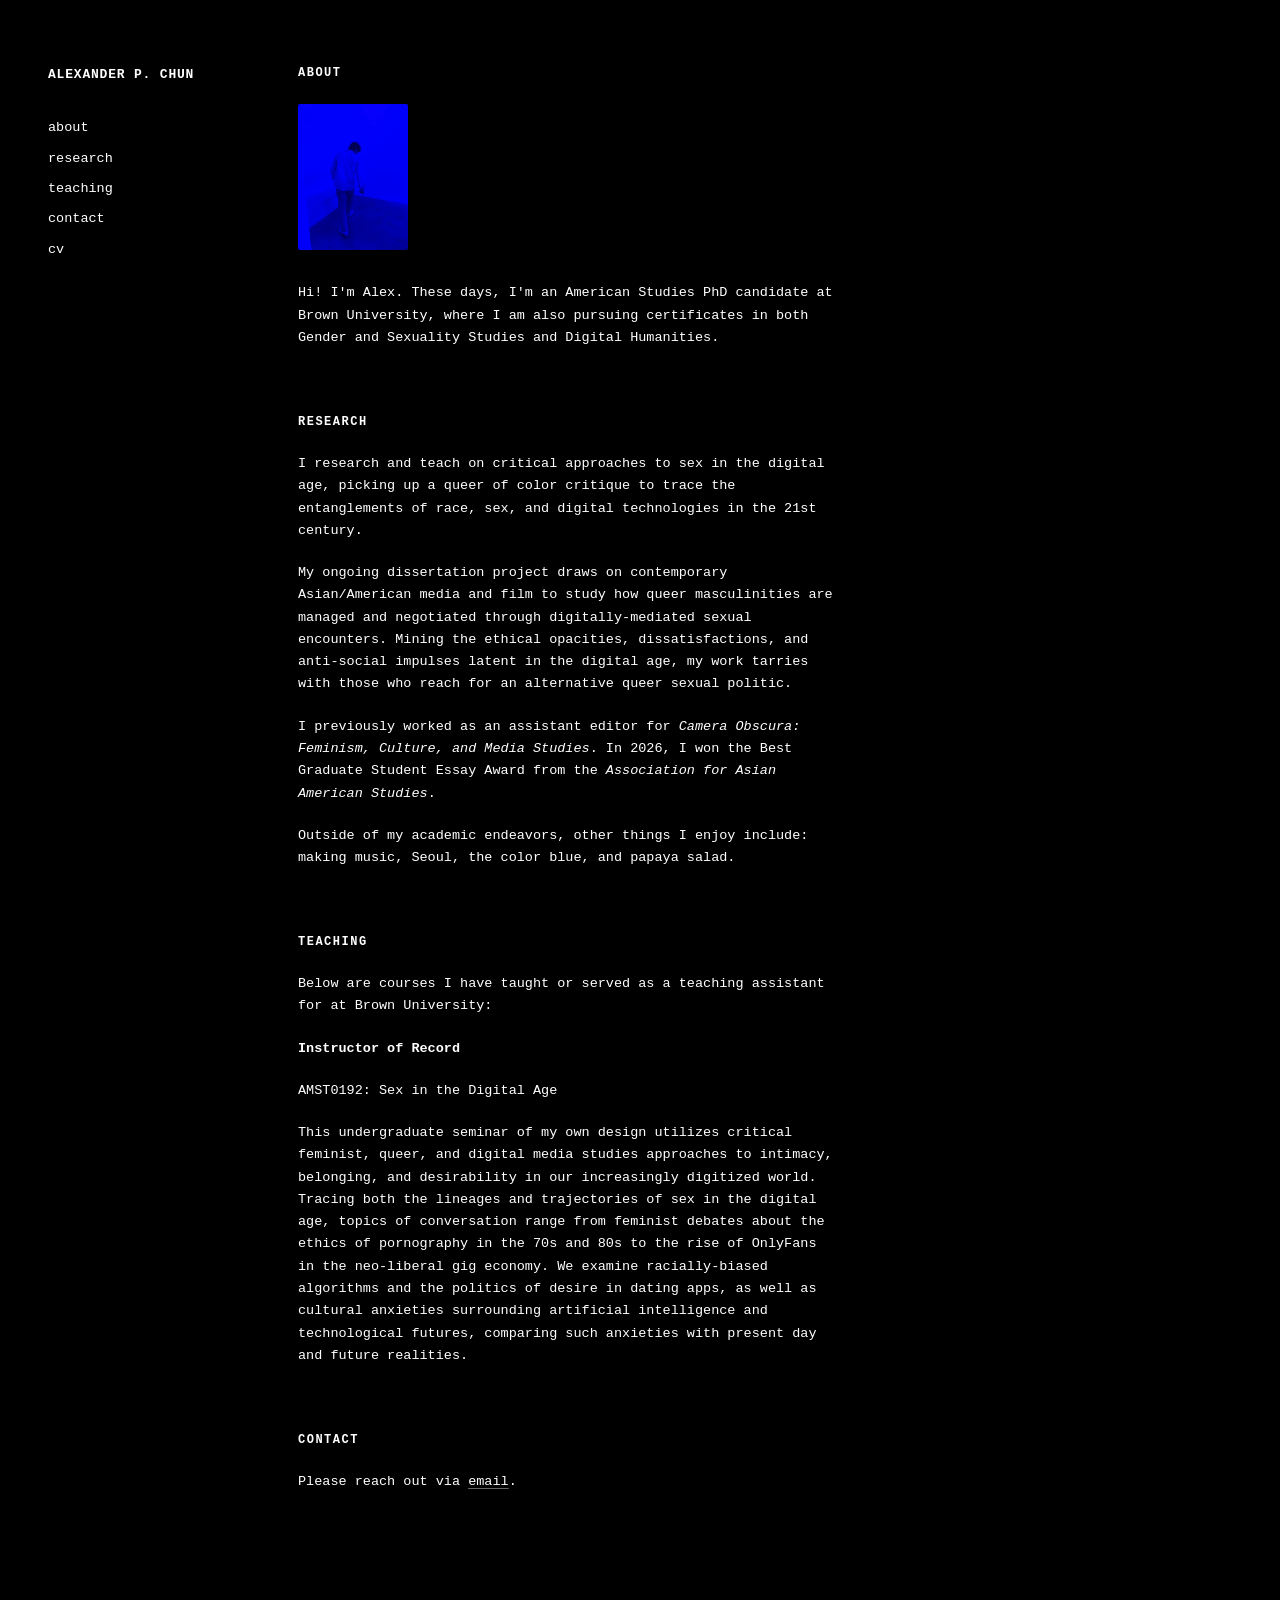
==== index.html @ 6908c629 "Update index.html" ====
<!DOCTYPE html>
<html lang="en">
<head>
  <meta charset="UTF-8">
  <meta name="viewport" content="width=device-width, initial-scale=1.0">
  <title>Alexander P. Chun</title>
  <link rel="stylesheet" href="style.css">
</head>
<body>

  <!-- Left Sticky Navigation -->
  <nav>
    <a href="index.html" class="nav-title"><strong>ALEXANDER P. CHUN</strong></a>
    <ul>
      <li><a href="#about">about</a></li>
      <li><a href="#research">research</a></li>
      <li><a href="#teaching">teaching</a></li>
      <li><a href="#contact">contact</a></li>
      <li><a href="cv.html">cv</a></li>
    </ul>
  </nav>

  <!-- Right Main Content Area -->
  <main>
    <section id="about">
      <h3>ABOUT</h3>
      <img src="image.jpeg" alt="Alexander P. Chun" class="profile-img">
      <p>Hi! I'm Alex. These days, I'm an American Studies PhD candidate at Brown University, where I am also pursuing certificates in both Gender and Sexuality Studies and Digital Humanities.</p>
    </section>

    <section id="research">
      <h3>RESEARCH</h3>
      <p>I research and teach on critical approaches to sex in the digital age, picking up a queer of color critique to trace the entanglements of race, sex, and digital technologies in the 21st century. </p>
      <p>My ongoing dissertation project draws on contemporary Asian/American media and film to study how queer masculinities are managed and negotiated through digitally-mediated sexual encounters. Mining the ethical opacities, dissatisfactions, and anti-social impulses latent in the digital age, my work tarries with those who reach for an alternative queer sexual politic.</p>
      <p>I previously worked as an assistant editor for <span class="journal-title">Camera Obscura: Feminism, Culture, and Media Studies</span>. In 2026, I won the Best Graduate Student Essay Award from the <span class="journal-title">Association for Asian American Studies</span>.</p>
      <p>Outside of my academic endeavors, other things I enjoy include: making music, Seoul, the color blue, and papaya salad.</p>
    </section>

    <section id="teaching">
      <h3>TEACHING</h3>
      <p>Below are courses I have taught or served as a teaching assistant for at Brown University:</p>
      <p><strong>Instructor of Record</strong></p>
      <p>AMST0192: Sex in the Digital Age</p>
      <p>This undergraduate seminar of my own design utilizes critical feminist, queer, and digital media studies approaches to intimacy, belonging, and desirability in our increasingly digitized world. Tracing both the lineages and trajectories of sex in the digital age, topics of conversation range from feminist debates about the ethics of pornography in the 70s and 80s to the rise of OnlyFans in the neo-liberal gig economy. We examine racially-biased algorithms and the politics of desire in dating apps, as well as cultural anxieties surrounding artificial intelligence and technological futures, comparing such anxieties with present day and future realities.</p>
    </section>

    <section id="contact">
      <h3>CONTACT</h3>
      <p>Please reach out via <a href="mailto:alexander_chun@brown.edu">email</a>.</p>
    </section>
  </main>

</body>
</html>
---- style.css ----
/* Smooth scrolling enabled globally */
html {
  scroll-behavior: smooth;
}

:root {
  --bg-color: #000000;
  --text-color: #ffffff;
  --text-muted: #aaaaaa;
  --accent-color: #ffffff;
  --font-mono: ui-monospace, SFMono-Regular, Menlo, Monaco, Consolas, "Liberation Mono", "Courier New", monospace;
}

/* Base Reset */
* {
  box-sizing: border-box;
}

body {
  background-color: var(--bg-color);
  color: var(--text-color);
  font-family: var(--font-mono);
  font-size: 13.5px;
  line-height: 1.65;
  margin: 0;
  padding: 4rem 3rem;
  display: flex;
  gap: 5rem;
  max-width: 960px;
  -webkit-font-smoothing: antialiased;
}

/* Left Sidebar Navigation */
nav {
  position: sticky;
  top: 4rem;
  height: fit-content;
  min-width: 170px;
}

.nav-title {
  color: #ffffff;
  text-decoration: none;
  display: block;
  margin-bottom: 2rem;
  font-size: 13px;
  letter-spacing: 0.8px;
  text-transform: uppercase;
}

nav ul {
  list-style: none;
  padding: 0;
  margin: 0;
}

nav li {
  margin-bottom: 0.5rem;
}

nav a {
  color: var(--text-color);
  text-decoration: none;
  transition: opacity 0.15s ease;
}

nav a:hover {
  color: var(--accent-color);
  opacity: 0.7;
}

/* Main Content Area */
main {
  max-width: 540px;
  flex: 1;
}

section {
  margin-bottom: 4rem;
}

p {
  margin-top: 0;
  margin-bottom: 1.25rem;
}

h3 {
  font-size: 12px;
  font-weight: 700;
  letter-spacing: 1.5px;
  color: #ffffff;
  margin-top: 0;
  margin-bottom: 1.25rem;
  text-transform: uppercase;
}

/* Links */
a {
  color: #ffffff;
  text-decoration: underline;
  text-decoration-color: #666666;
  text-underline-offset: 3px;
  transition: all 0.15s ease;
}

a:hover {
  color: #ffffff;
  text-decoration-color: #ffffff;
}

/* Profile Image */
.profile-img {
  width: 110px;
  height: auto;
  border-radius: 2px;
  margin-bottom: 2rem;
  display: block;
}

/* Journal Titles */
.journal-title {
  font-style: italic;
  color: #ffffff;
}

/* Mobile Responsive */
@media (max-width: 680px) {
  body {
    flex-direction: column;
    gap: 2.5rem;
    padding: 2rem 1.5rem;
  }
  
  nav {
    position: static;
  }
}
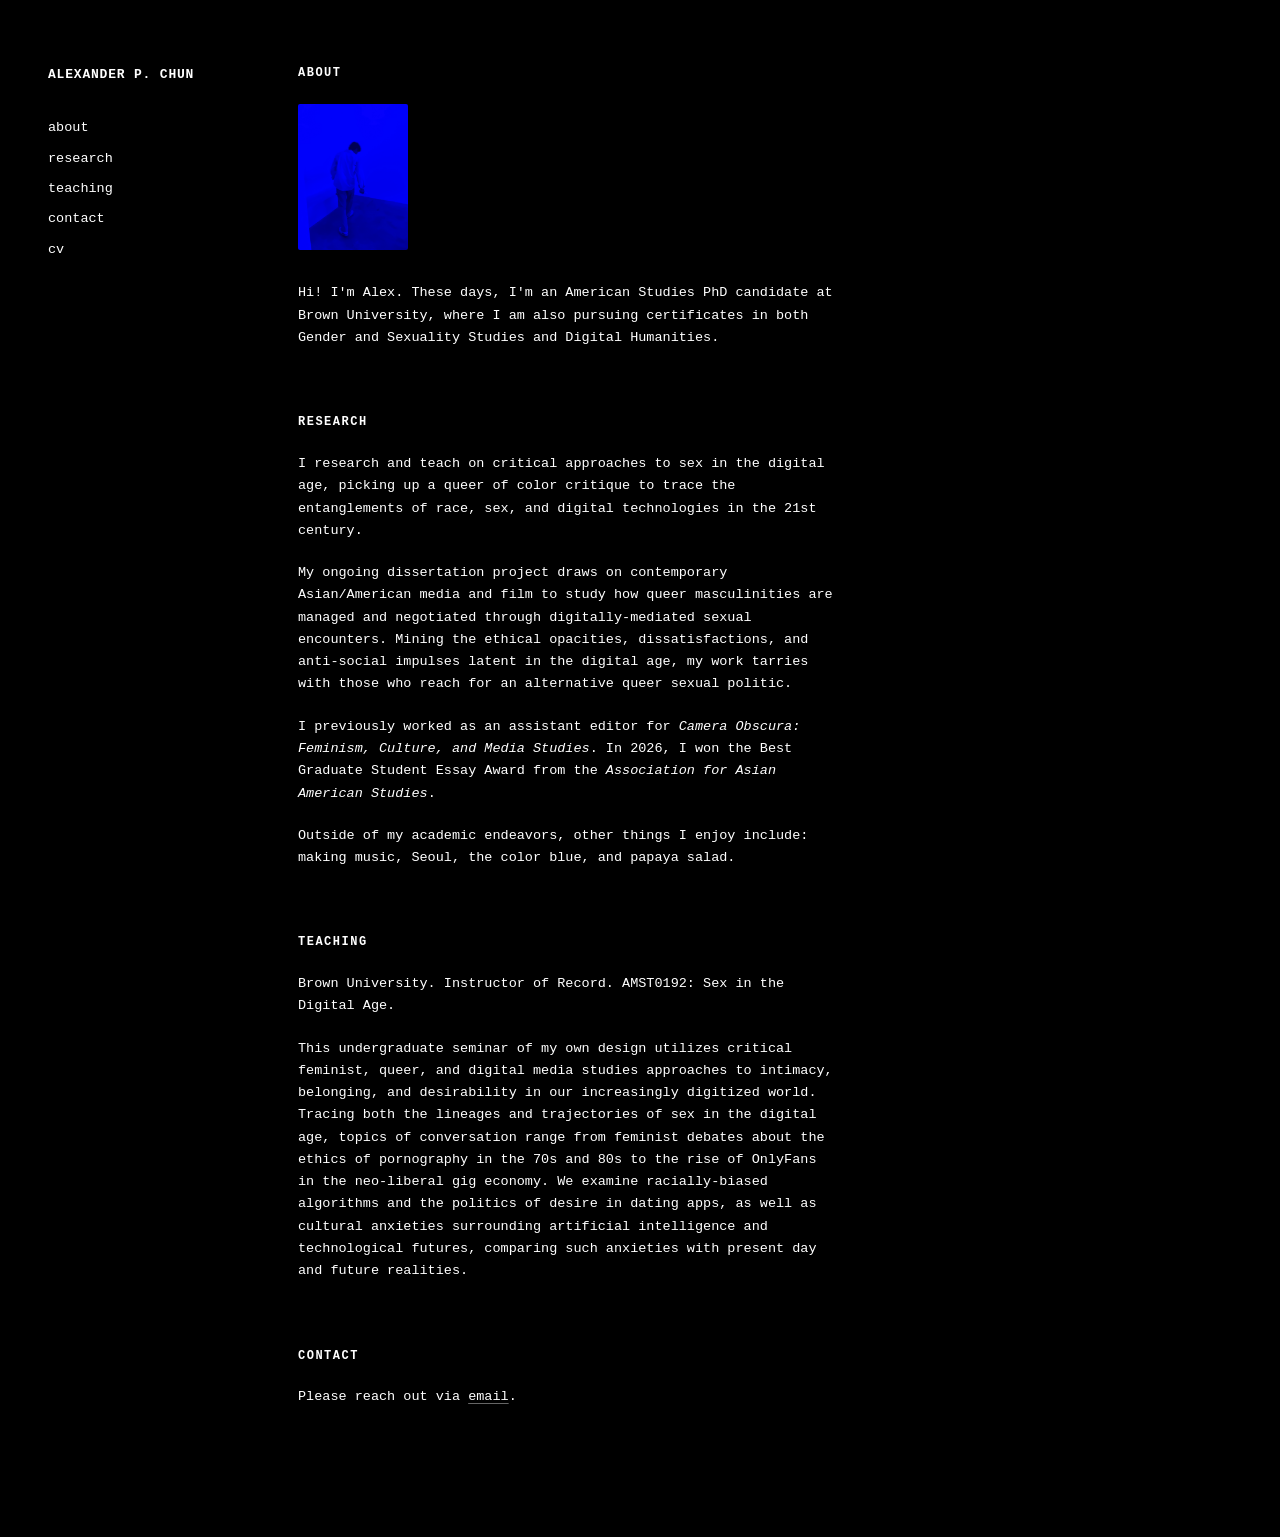
==== commit 6cfdb5f0: "Update index.html" ====
--- a/index.html
+++ b/index.html
@@ -38,9 +38,7 @@
 
     <section id="teaching">
       <h3>TEACHING</h3>
-      <p>Below are courses I have taught or served as a teaching assistant for at Brown University:</p>
-      <p><strong>Instructor of Record</strong></p>
-      <p>AMST0192: Sex in the Digital Age</p>
+      <p>Brown University. Instructor of Record. AMST0192: Sex in the Digital Age.</p>
       <p>This undergraduate seminar of my own design utilizes critical feminist, queer, and digital media studies approaches to intimacy, belonging, and desirability in our increasingly digitized world. Tracing both the lineages and trajectories of sex in the digital age, topics of conversation range from feminist debates about the ethics of pornography in the 70s and 80s to the rise of OnlyFans in the neo-liberal gig economy. We examine racially-biased algorithms and the politics of desire in dating apps, as well as cultural anxieties surrounding artificial intelligence and technological futures, comparing such anxieties with present day and future realities.</p>
     </section>
 
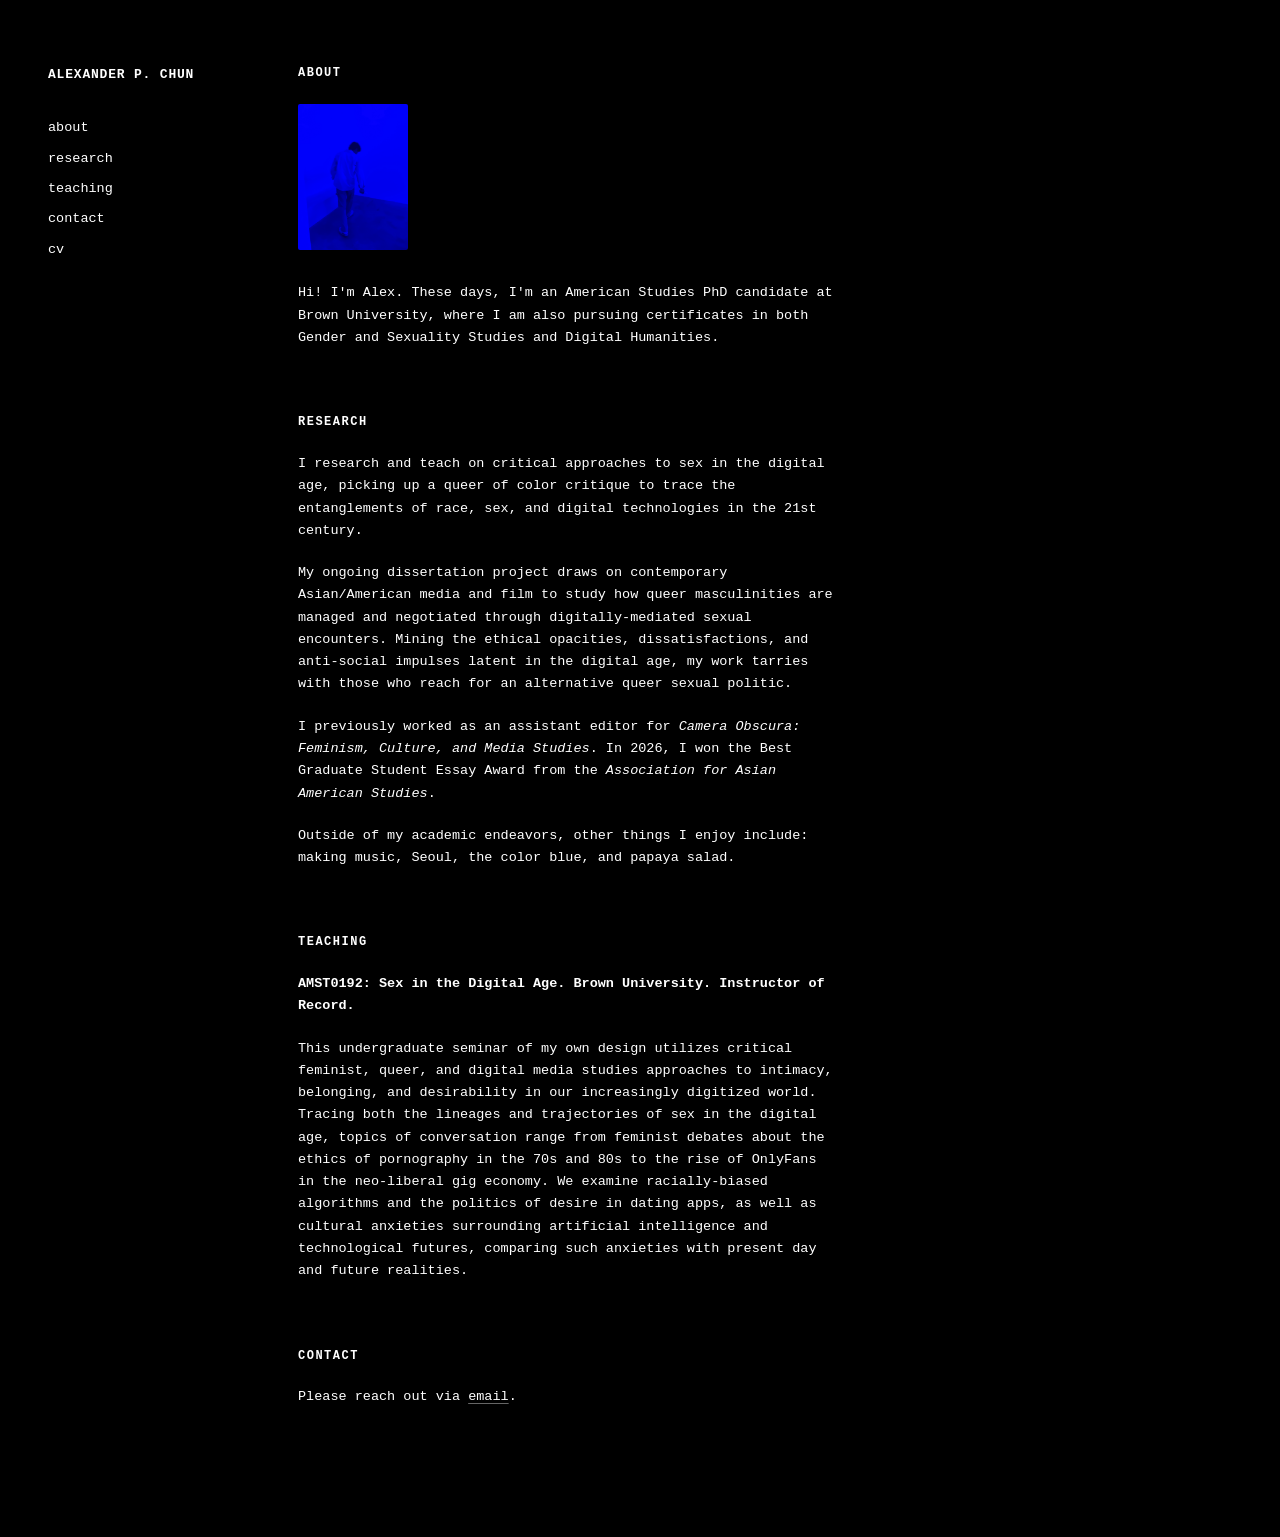
==== commit b1321569: "Update index.html" ====
--- a/index.html
+++ b/index.html
@@ -38,7 +38,7 @@
 
     <section id="teaching">
       <h3>TEACHING</h3>
-      <p>Brown University. Instructor of Record. AMST0192: Sex in the Digital Age.</p>
+<p><strong>AMST0192: Sex in the Digital Age. Brown University. Instructor of Record.</strong></p>
       <p>This undergraduate seminar of my own design utilizes critical feminist, queer, and digital media studies approaches to intimacy, belonging, and desirability in our increasingly digitized world. Tracing both the lineages and trajectories of sex in the digital age, topics of conversation range from feminist debates about the ethics of pornography in the 70s and 80s to the rise of OnlyFans in the neo-liberal gig economy. We examine racially-biased algorithms and the politics of desire in dating apps, as well as cultural anxieties surrounding artificial intelligence and technological futures, comparing such anxieties with present day and future realities.</p>
     </section>
 
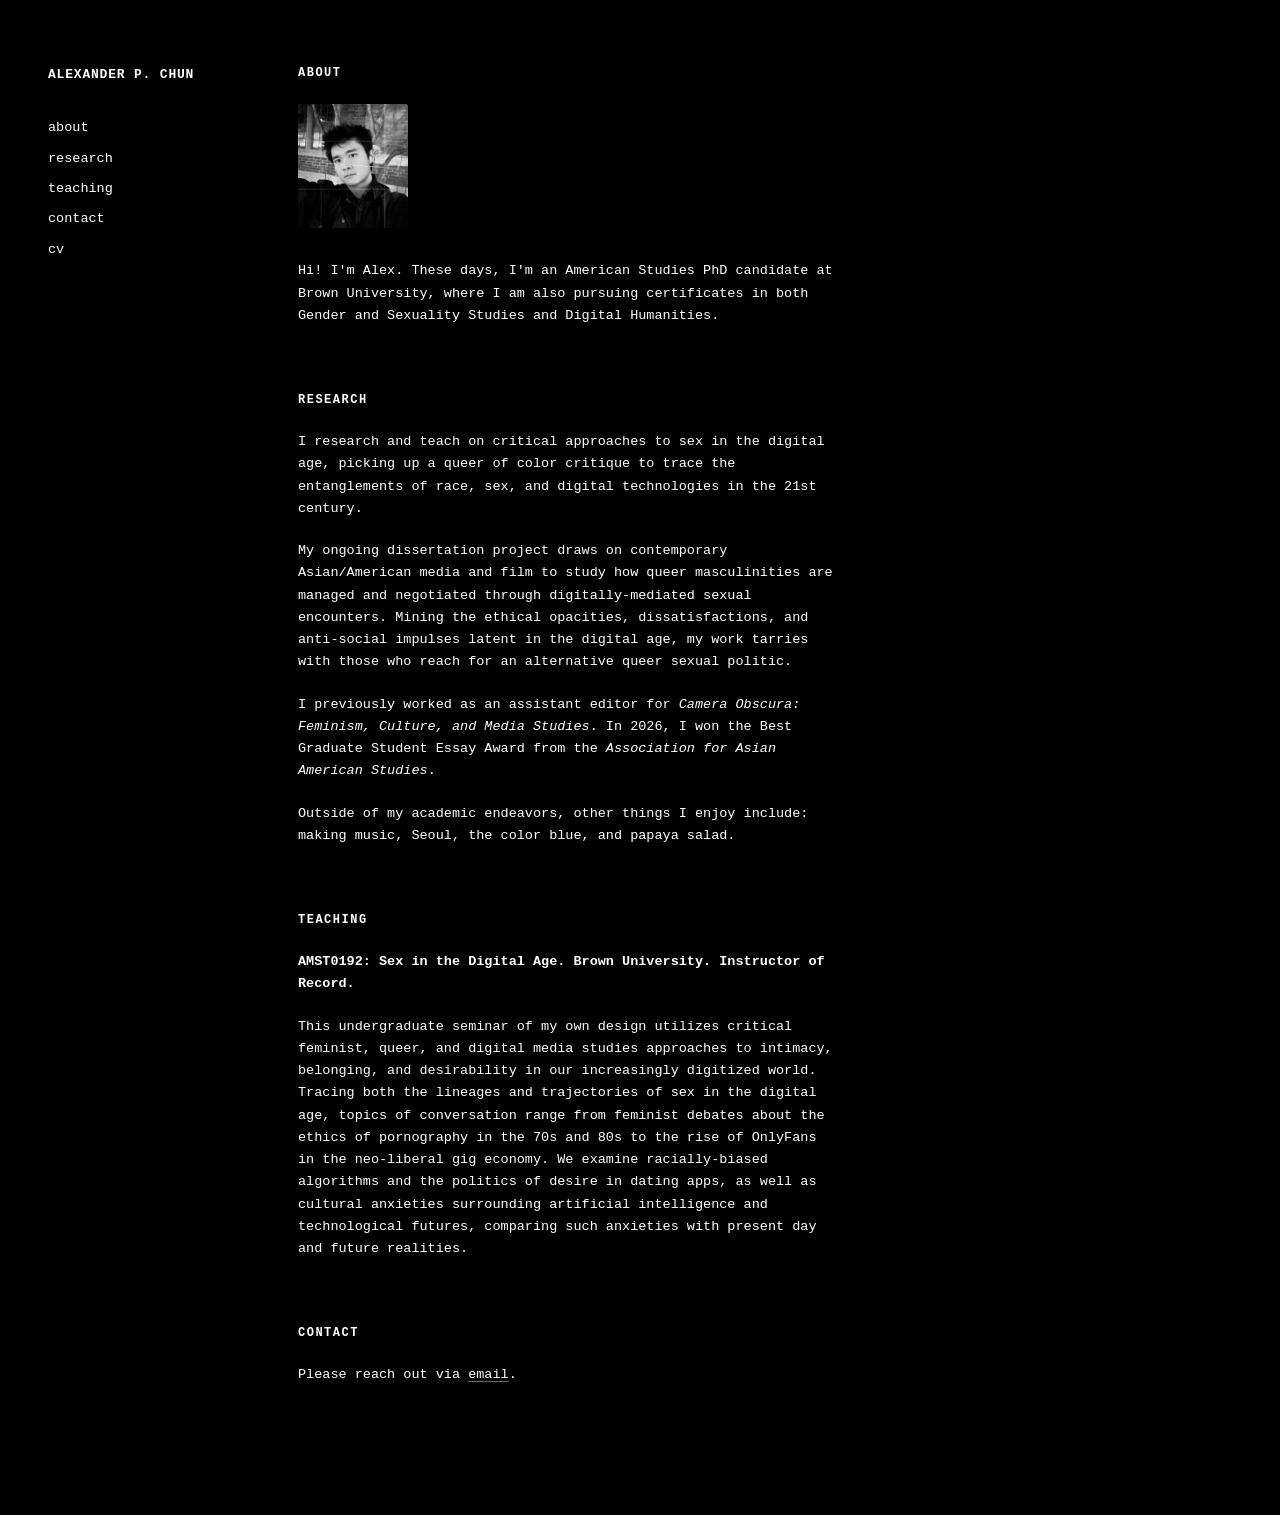
==== commit 0c4ea0e9: "Update index.html" ====
--- a/index.html
+++ b/index.html
@@ -24,7 +24,7 @@
   <main>
     <section id="about">
       <h3>ABOUT</h3>
-      <img src="image.jpeg" alt="Alexander P. Chun" class="profile-img">
+      <img src="IMG_8287.jpg" alt="Alexander P. Chun" class="profile-img">
       <p>Hi! I'm Alex. These days, I'm an American Studies PhD candidate at Brown University, where I am also pursuing certificates in both Gender and Sexuality Studies and Digital Humanities.</p>
     </section>
 
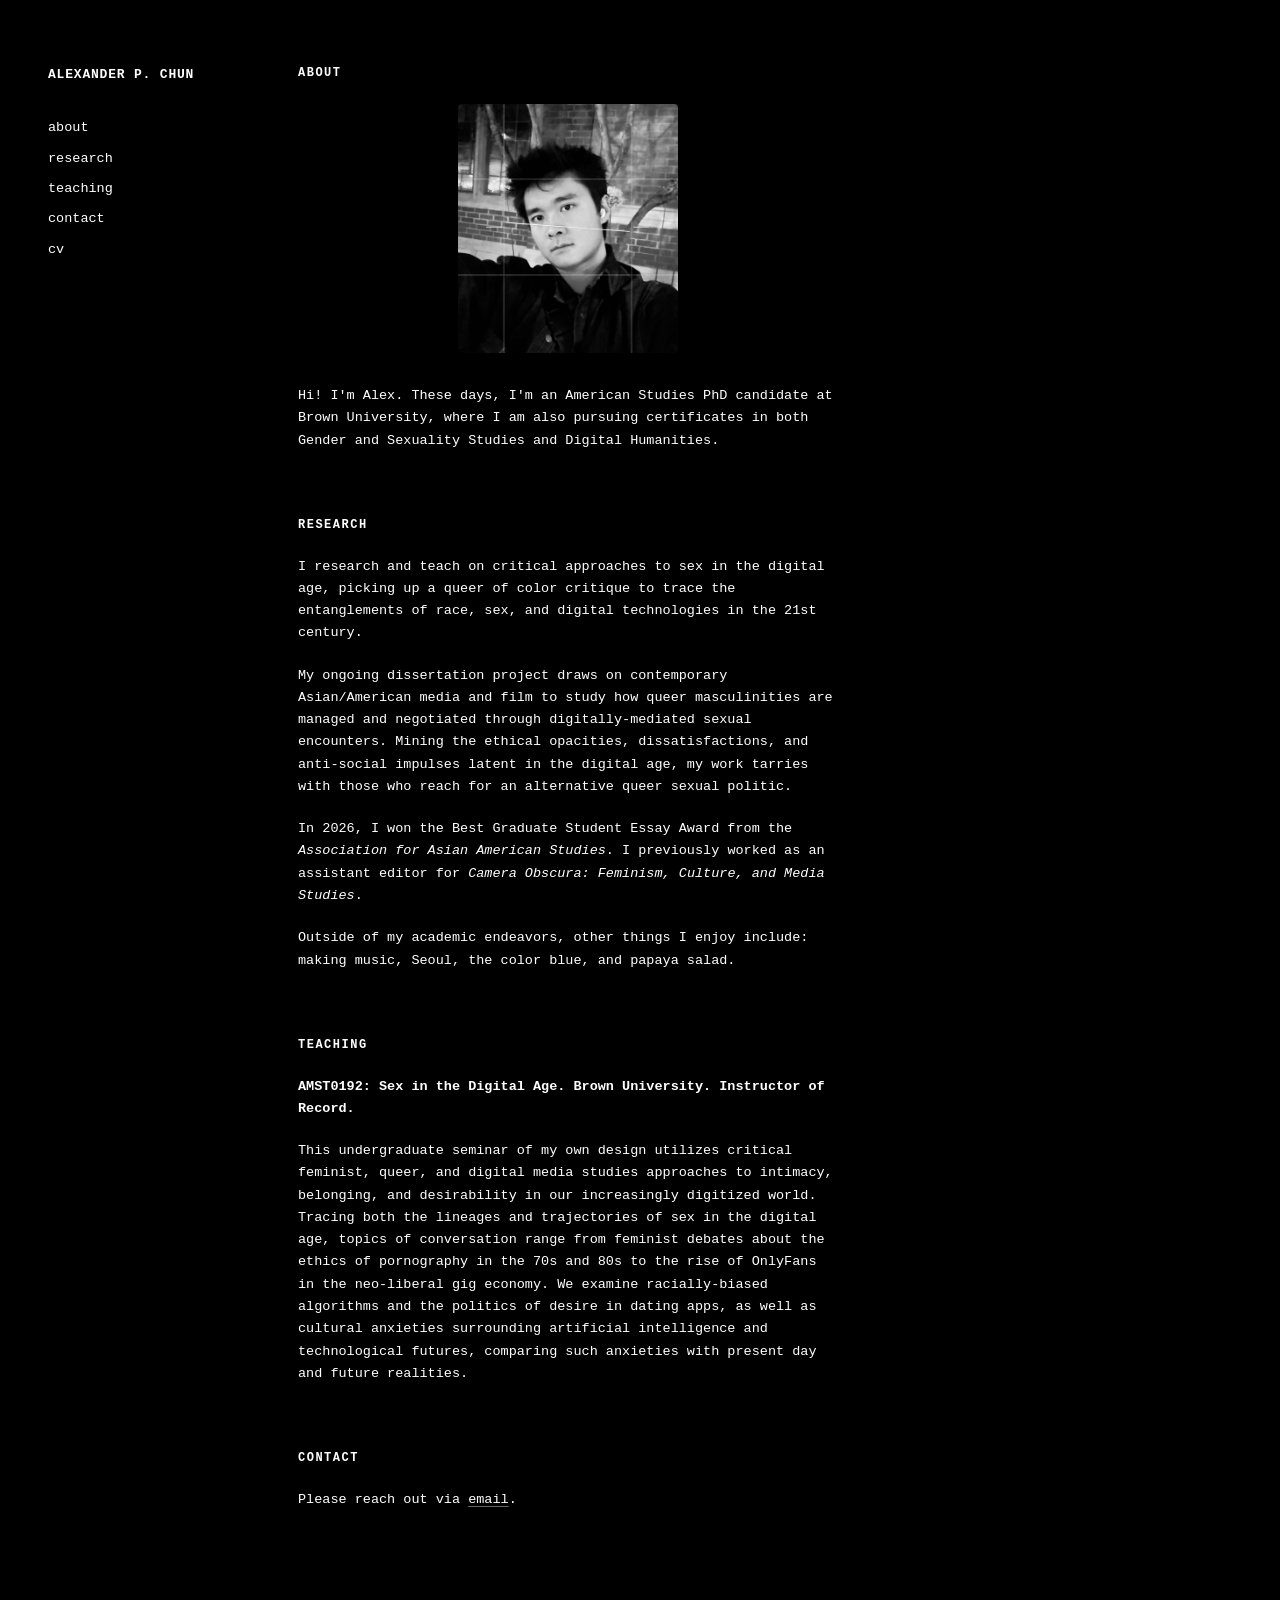
==== commit d6f83494: "Update index.html" ====
--- a/index.html
+++ b/index.html
@@ -32,7 +32,7 @@
       <h3>RESEARCH</h3>
       <p>I research and teach on critical approaches to sex in the digital age, picking up a queer of color critique to trace the entanglements of race, sex, and digital technologies in the 21st century. </p>
       <p>My ongoing dissertation project draws on contemporary Asian/American media and film to study how queer masculinities are managed and negotiated through digitally-mediated sexual encounters. Mining the ethical opacities, dissatisfactions, and anti-social impulses latent in the digital age, my work tarries with those who reach for an alternative queer sexual politic.</p>
-      <p>I previously worked as an assistant editor for <span class="journal-title">Camera Obscura: Feminism, Culture, and Media Studies</span>. In 2026, I won the Best Graduate Student Essay Award from the <span class="journal-title">Association for Asian American Studies</span>.</p>
+      <p>In 2026, I won the Best Graduate Student Essay Award from the <span class="journal-title">Association for Asian American Studies</span>. I previously worked as an assistant editor for <span class="journal-title">Camera Obscura: Feminism, Culture, and Media Studies</span>.</p>
       <p>Outside of my academic endeavors, other things I enjoy include: making music, Seoul, the color blue, and papaya salad.</p>
     </section>
 
--- a/style.css
+++ b/style.css
@@ -110,11 +110,13 @@
 
 /* Profile Image */
 .profile-img {
-  width: 110px;
+  width: 220px; /* Adjust this number to make it larger or smaller */
   height: auto;
-  border-radius: 2px;
+  border-radius: 4px;
+  display: block;
+  margin-left: auto;
+  margin-right: auto;
   margin-bottom: 2rem;
-  display: block;
 }
 
 /* Journal Titles */
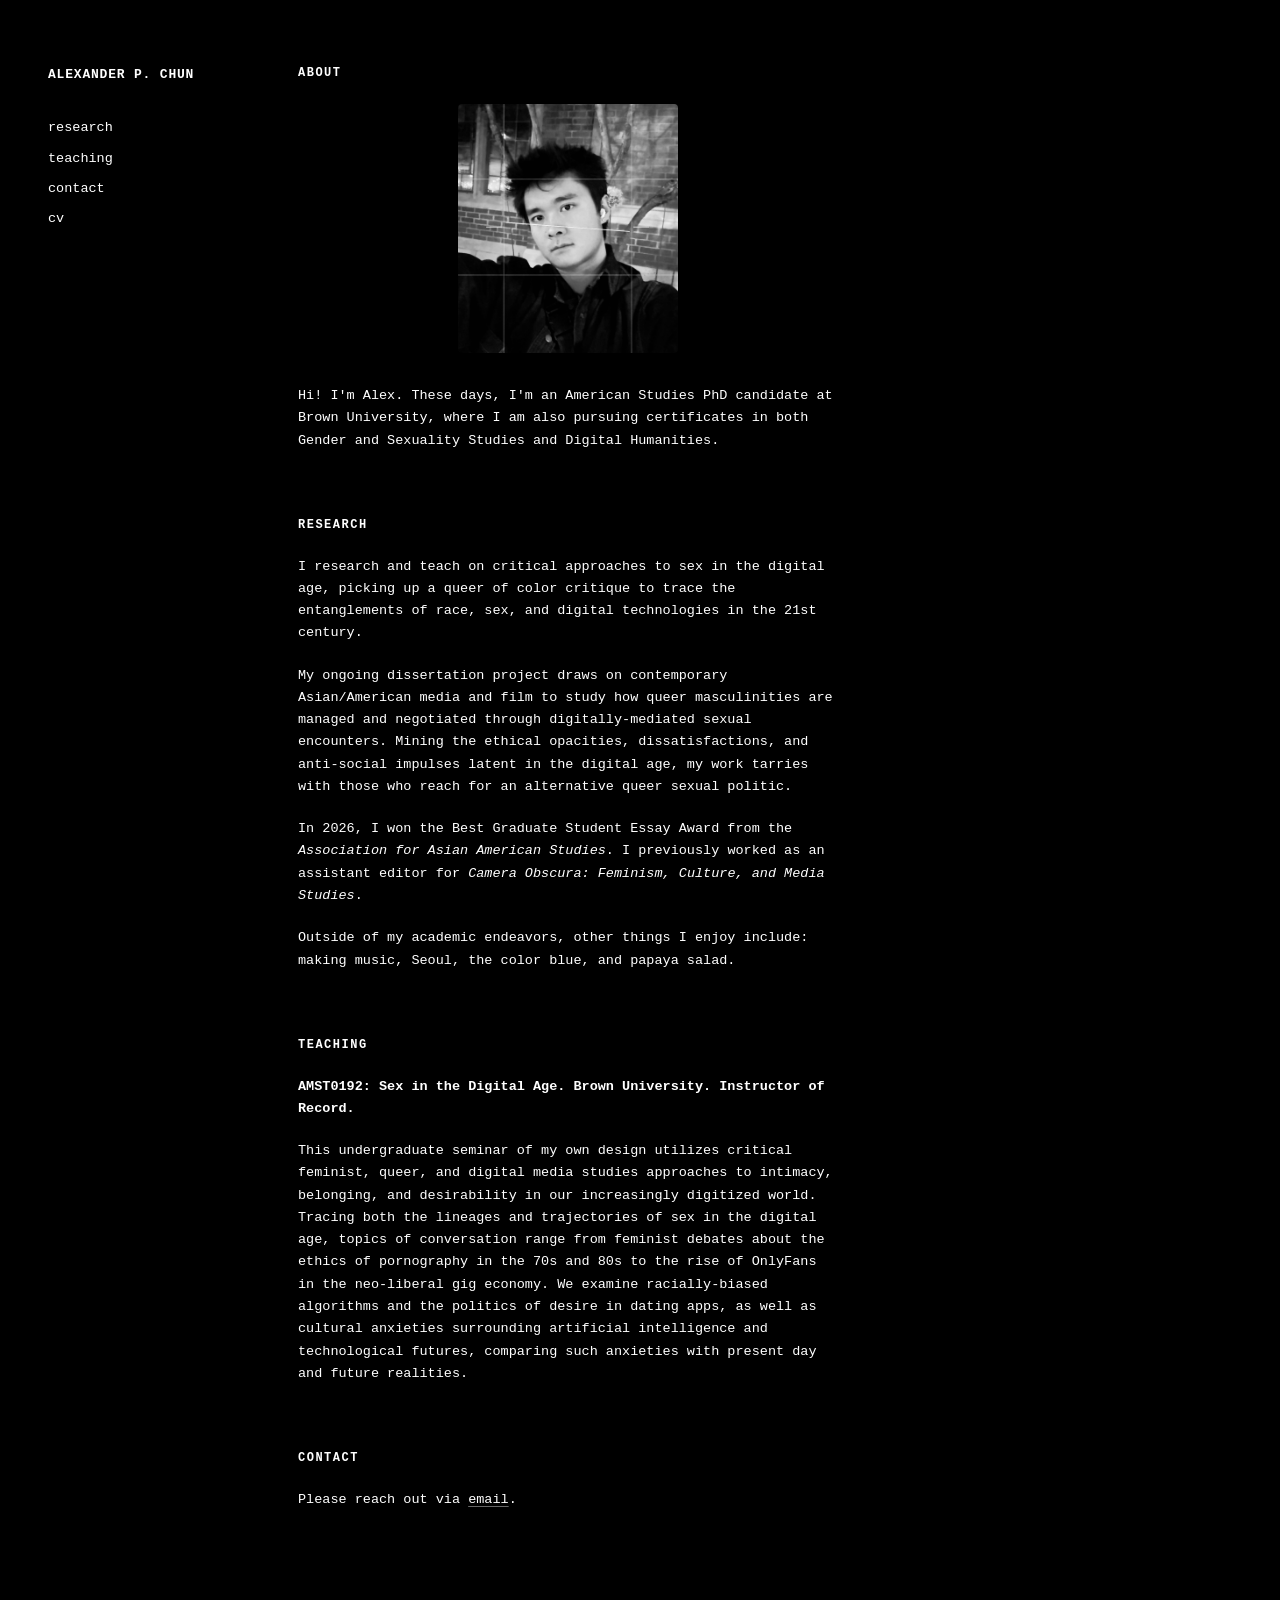
==== commit d41dd2cd: "Update index.html" ====
--- a/index.html
+++ b/index.html
@@ -12,7 +12,6 @@
   <nav>
     <a href="index.html" class="nav-title"><strong>ALEXANDER P. CHUN</strong></a>
     <ul>
-      <li><a href="#about">about</a></li>
       <li><a href="#research">research</a></li>
       <li><a href="#teaching">teaching</a></li>
       <li><a href="#contact">contact</a></li>
@@ -22,7 +21,7 @@
 
   <!-- Right Main Content Area -->
   <main>
-    <section id="about">
+    <section id=>
       <h3>ABOUT</h3>
       <img src="IMG_8287.jpg" alt="Alexander P. Chun" class="profile-img">
       <p>Hi! I'm Alex. These days, I'm an American Studies PhD candidate at Brown University, where I am also pursuing certificates in both Gender and Sexuality Studies and Digital Humanities.</p>
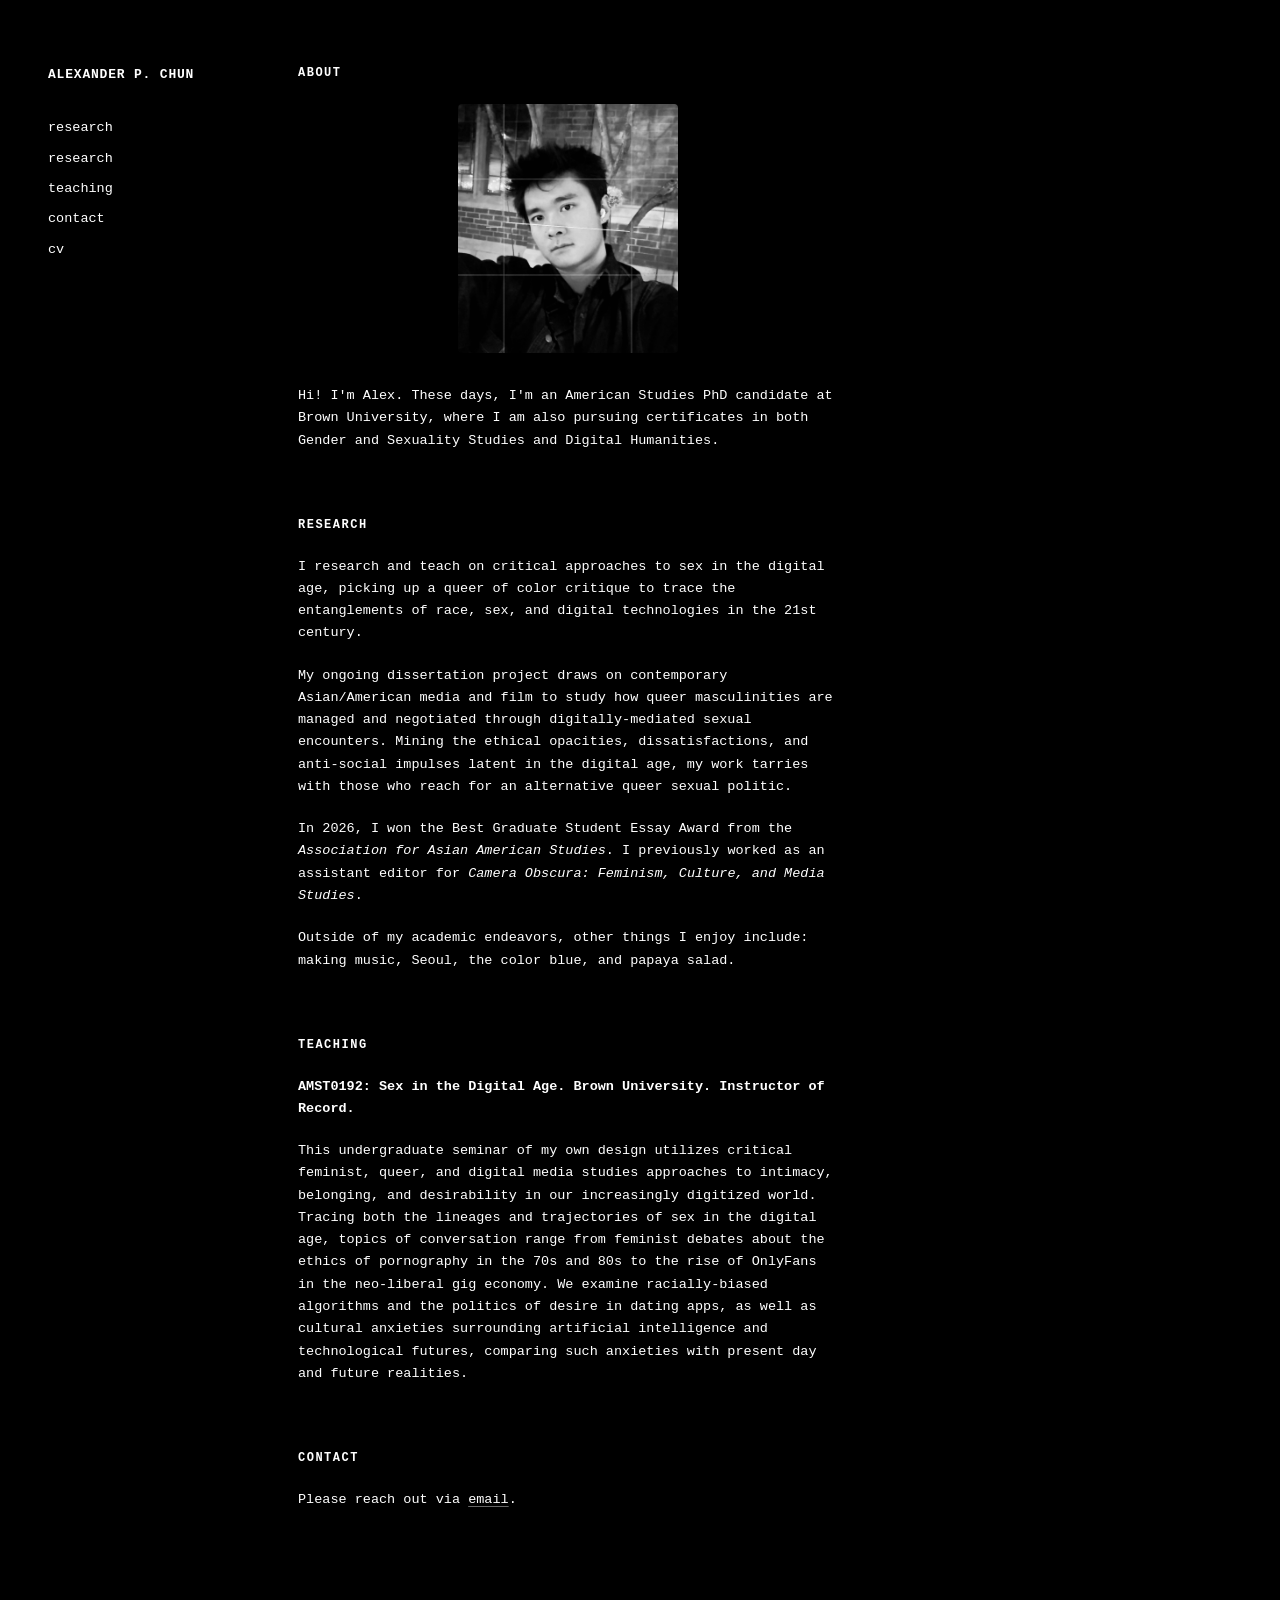
==== commit 5944c864: "Update index.html" ====
--- a/index.html
+++ b/index.html
@@ -12,6 +12,7 @@
   <nav>
     <a href="index.html" class="nav-title"><strong>ALEXANDER P. CHUN</strong></a>
     <ul>
+      <li><a href="#about">research</a></li>
       <li><a href="#research">research</a></li>
       <li><a href="#teaching">teaching</a></li>
       <li><a href="#contact">contact</a></li>
@@ -21,7 +22,7 @@
 
   <!-- Right Main Content Area -->
   <main>
-    <section id=>
+    <section id="about">
       <h3>ABOUT</h3>
       <img src="IMG_8287.jpg" alt="Alexander P. Chun" class="profile-img">
       <p>Hi! I'm Alex. These days, I'm an American Studies PhD candidate at Brown University, where I am also pursuing certificates in both Gender and Sexuality Studies and Digital Humanities.</p>
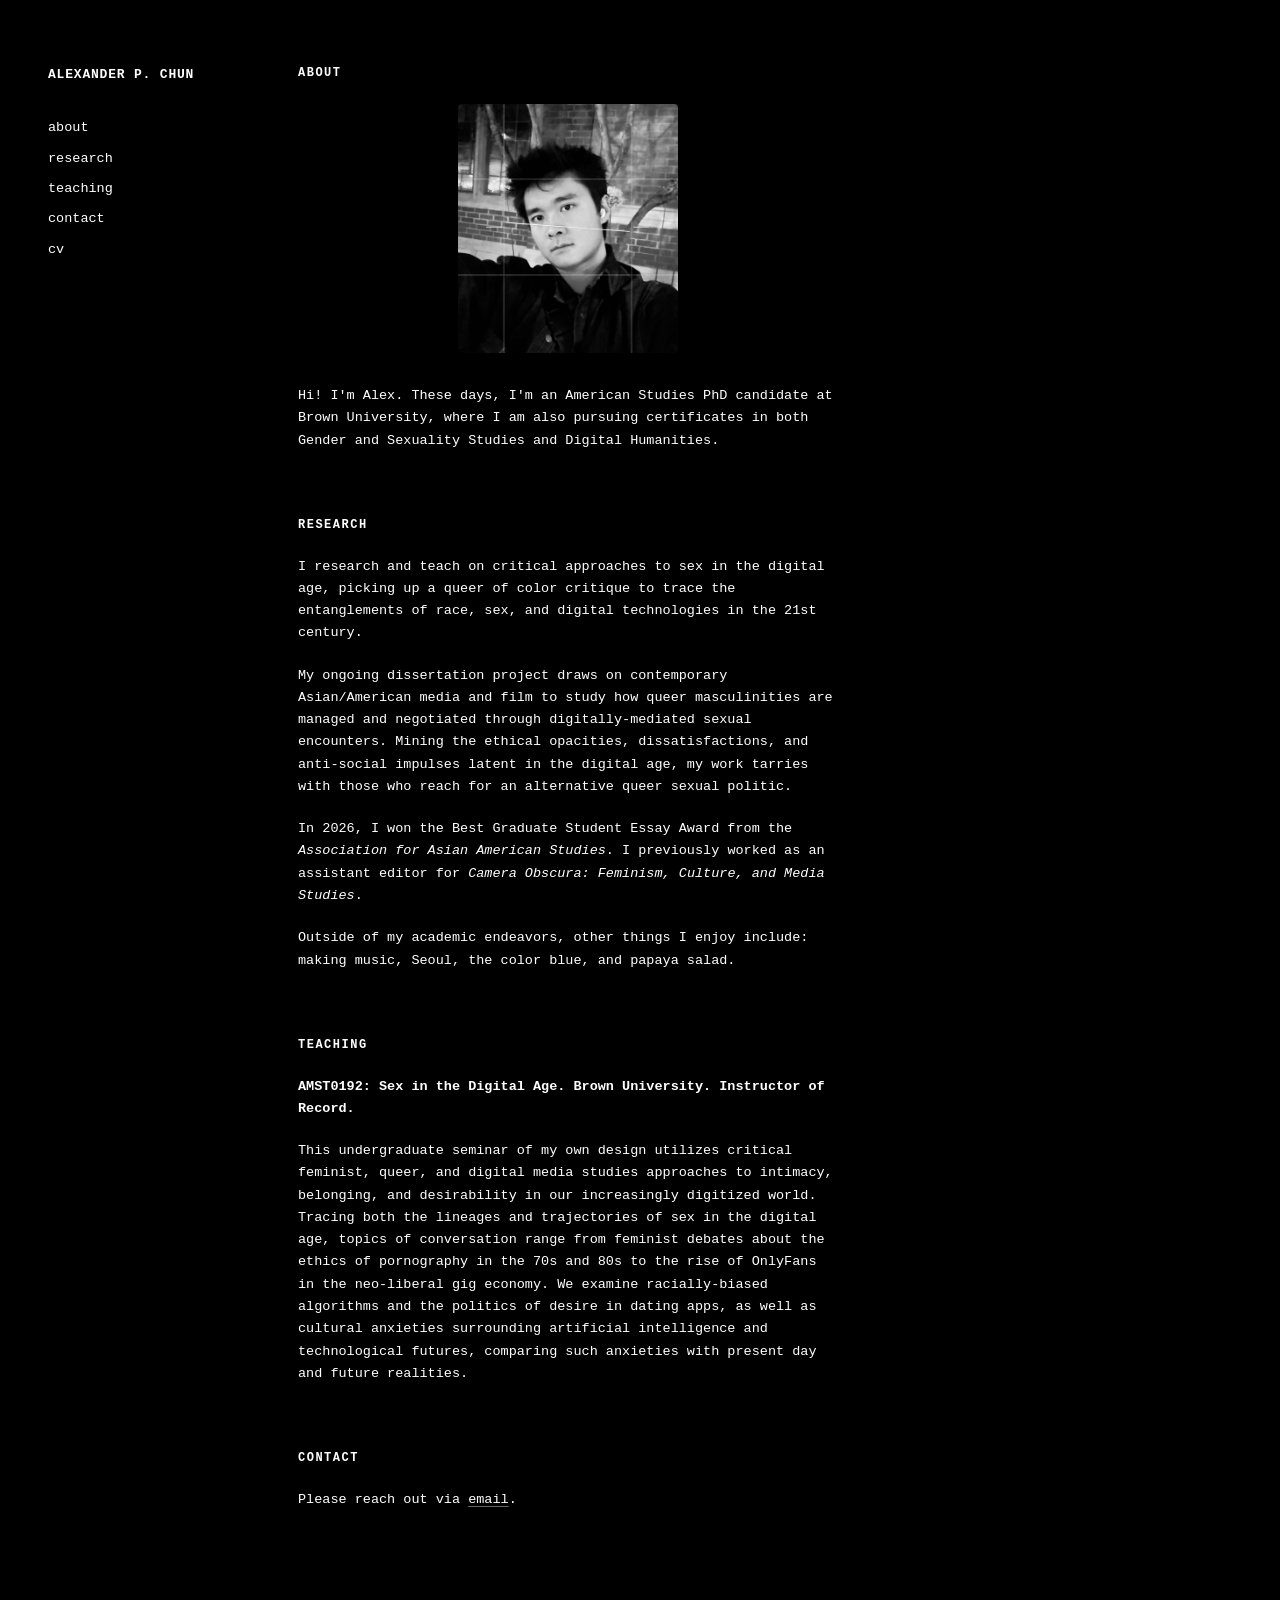
==== commit d2d14096: "Update index.html" ====
--- a/index.html
+++ b/index.html
@@ -12,7 +12,7 @@
   <nav>
     <a href="index.html" class="nav-title"><strong>ALEXANDER P. CHUN</strong></a>
     <ul>
-      <li><a href="#about">research</a></li>
+      <li><a href="#about">about</a></li>
       <li><a href="#research">research</a></li>
       <li><a href="#teaching">teaching</a></li>
       <li><a href="#contact">contact</a></li>
